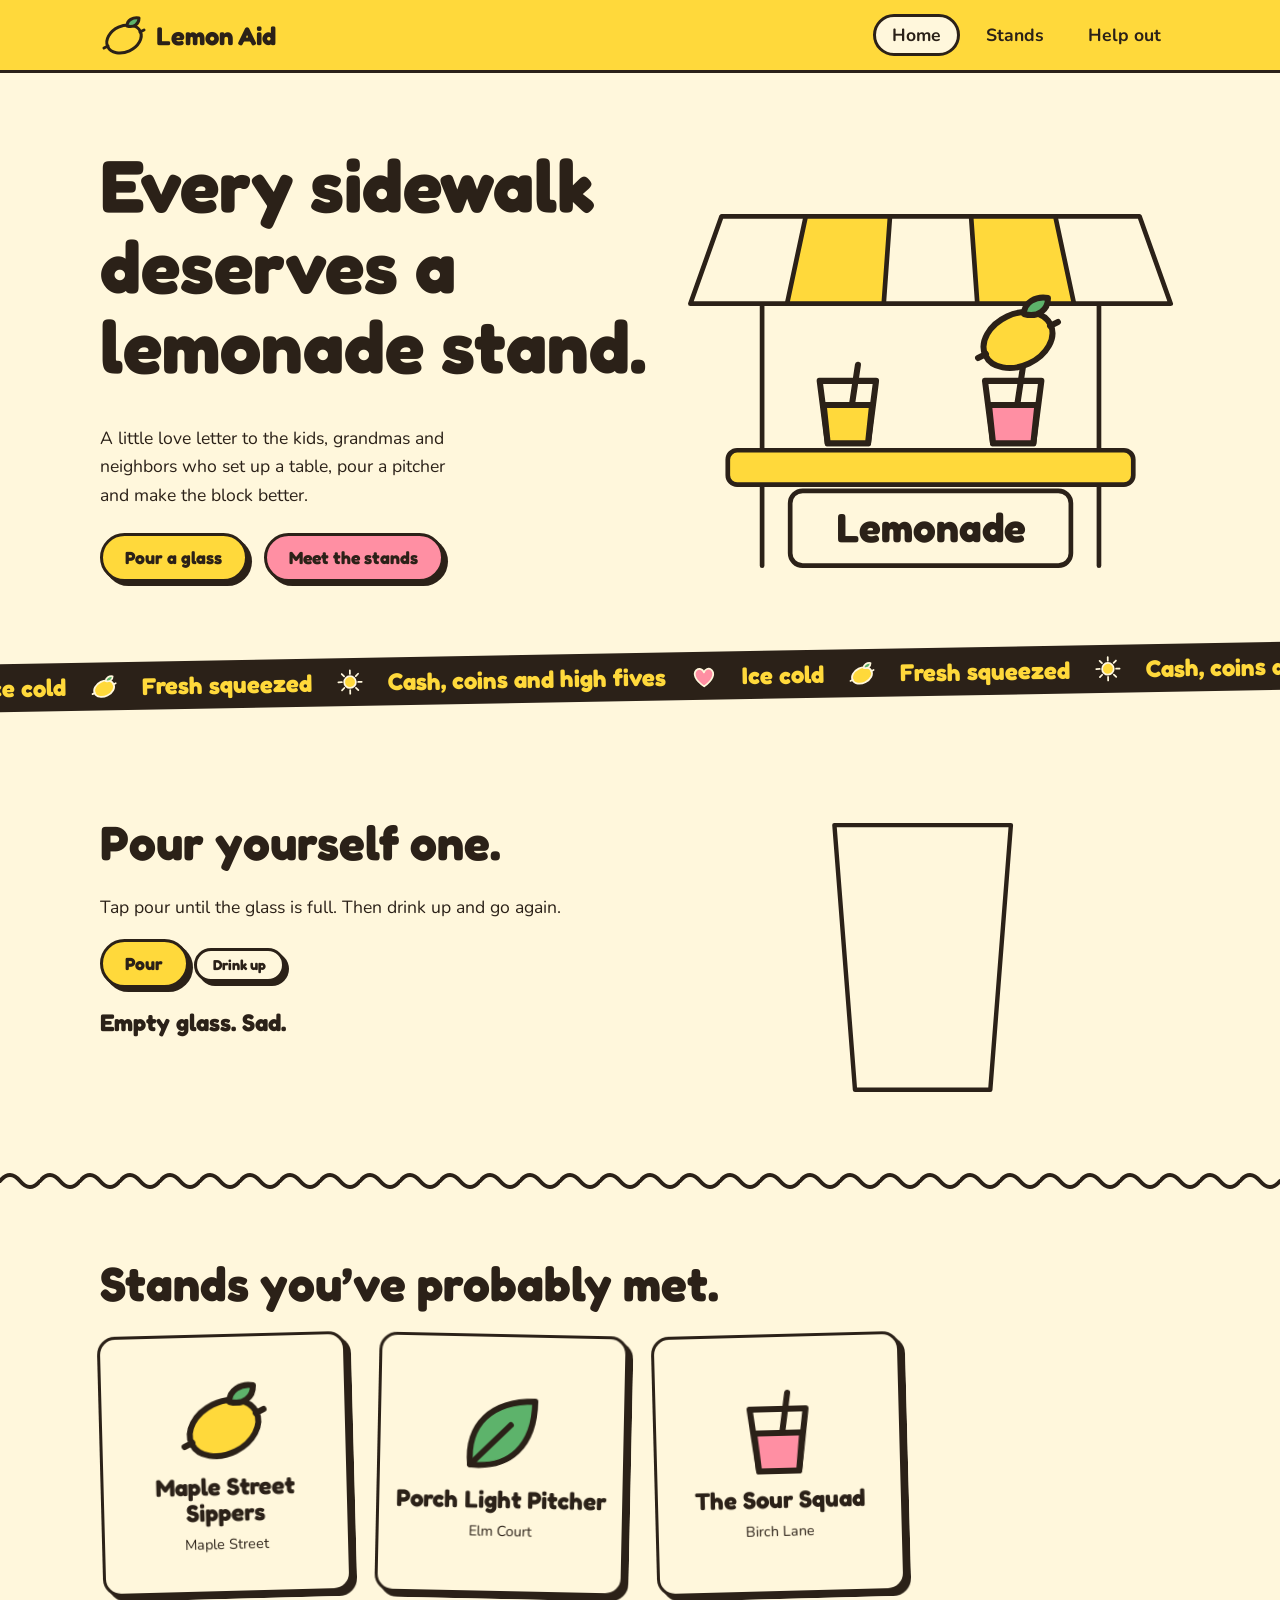
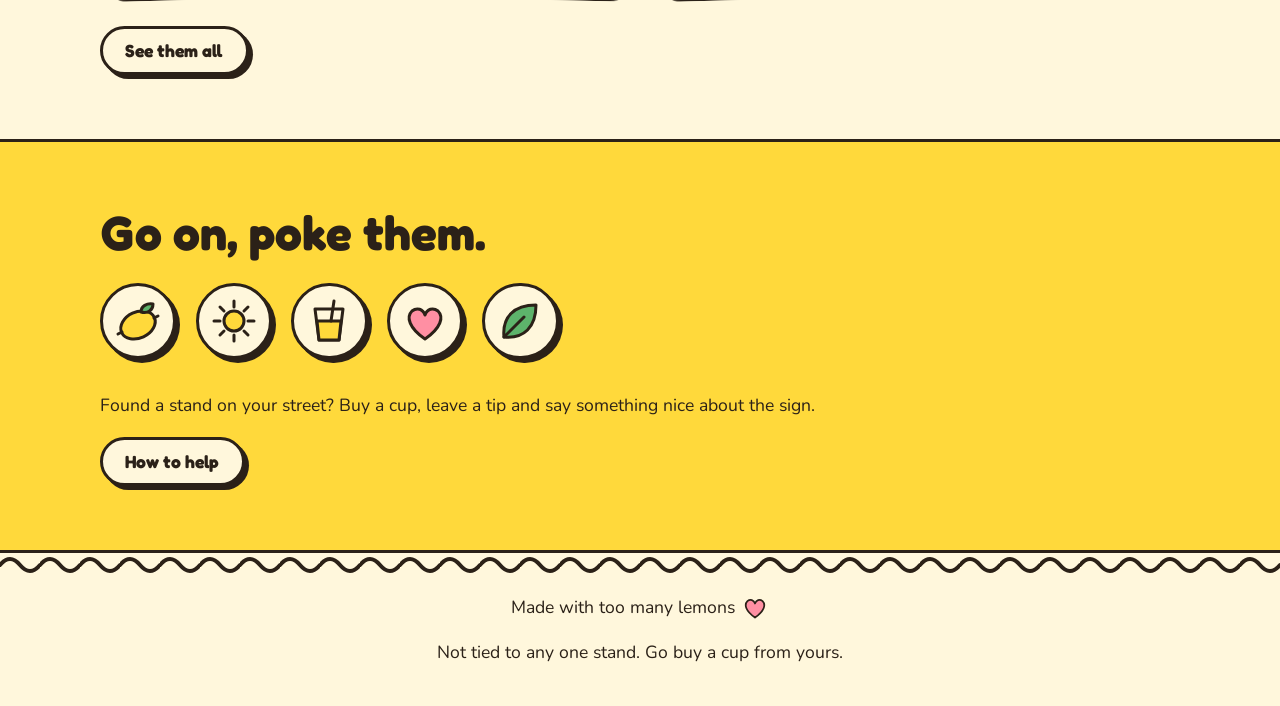
==== index.html @ 80e5ecb8 "Add files via upload" ====
<!doctype html>
<html lang="en"><head><meta charset="utf-8"><meta name="viewport" content="width=device-width, initial-scale=1"><link rel="stylesheet" href="css/style.css"><title>Lemon Aid</title></head><body>
<header class="site-header"><div class="wrap">
  <a class="logo" href="index.html"><svg class="icon icon-md"><use href="#lemon"/></svg>Lemon Aid</a>
  <nav><ul class="nav">
    <li><a href="index.html" aria-current="page">Home</a></li>
    <li><a href="gallery.html">Stands</a></li>
    <li><a href="help.html">Help out</a></li>
  </ul></nav>
</div></header>
<main>
<section class="hero"><div class="wrap">
  <div>
    <h1>Every sidewalk deserves a lemonade stand.</h1>
    <p>A little love letter to the kids, grandmas and neighbors who set up a table, pour a pitcher and make the block better.</p>
    <div class="hero-actions">
      <a class="btn" href="#pour-section">Pour a glass</a>
      <a class="btn btn-pink" href="gallery.html">Meet the stands</a>
    </div>
  </div>
  <div class="hero-art">
    <svg class="stand-art" viewBox="0 0 320 300" role="img" aria-label="A lemonade stand with a striped awning">
      <path d="M52 112v168M268 112v168" fill="none"/>
      <path class="f-cream" d="M26 56h268l20 56H6z"/>
      <path class="f-lemon" d="M80 56h54l-4 56H68zM186 56h54l12 56h-62z"/>
      <rect class="f-lemon" x="30" y="206" width="260" height="22" rx="6"/>
      <rect class="f-cream" x="70" y="232" width="180" height="48" rx="8"/>
      <text x="160" y="265" text-anchor="middle">Lemonade</text>
      <use href="#cup" x="76" y="146" width="62" height="62" style="color:var(--ink);--icon-fill:var(--lemon)"/>
      <use href="#cup" x="182" y="146" width="62" height="62" style="color:var(--ink);--icon-fill:var(--pink)"/>
    </svg>
    <div class="hero-lemon"><svg class="icon" data-squish data-seeds role="button" aria-label="Squish the lemon"><use href="#lemon"/></svg></div>
  </div>
</div></section>

<div class="marquee" aria-hidden="true"><div class="marquee-track">
  <span>Ice cold</span><svg class="icon icon-sm"><use href="#lemon"/></svg><span>Fresh squeezed</span><svg class="icon icon-sm"><use href="#sun"/></svg><span>Cash, coins and high fives</span><svg class="icon icon-sm"><use href="#heart"/></svg>
</div></div>

<section class="section" id="pour-section"><div class="wrap pour-grid">
  <div>
    <h2>Pour yourself one.</h2>
    <p>Tap pour until the glass is full. Then drink up and go again.</p>
    <button class="btn" id="pour">Pour</button>
    <button class="btn btn-outline btn-sm" id="drink">Drink up</button>
    <p class="pour-msg" id="pour-msg" aria-live="polite">Empty glass. Sad.</p>
  </div>
  <svg class="glass" viewBox="0 -20 170 220" role="img" aria-label="A glass filling with lemonade">
    <defs><clipPath id="glass-clip"><path d="M20 10h120l-14 180H34z"/></clipPath></defs>
    <path class="inside" d="M20 10h120l-14 180H34z"/>
    <g clip-path="url(#glass-clip)"><rect class="liquid" x="0" y="10" width="170" height="190"/></g>
    <path class="ln" d="M20 10h120l-14 180H34z"/>
    <use class="slice" href="#lemon" x="96" y="-16" width="64" height="64" style="color:var(--ink)"/>
  </svg>
</div></section>

<svg class="squiggle"><rect width="100%" height="24" fill="url(#wave)"/></svg>

<section class="section"><div class="wrap">
  <h2>Stands you’ve probably met.</h2>
  <div class="grid"><article class="stand-card" tabindex="0" aria-label="Maple Street Sippers, tap to flip"><div class="card-inner"><div class="card-face card-front"><svg class="icon icon-lg" style="--icon-fill:var(--lemon)"><use href="#lemon"/></svg><h3>Maple Street Sippers</h3><p class="town">Maple Street</p></div><div class="card-face card-back"><p>Two siblings, one cooler, zero change. They make the math fun.</p><p class="price">50¢ a cup</p></div></div></article><article class="stand-card" tabindex="0" aria-label="Porch Light Pitcher, tap to flip"><div class="card-inner"><div class="card-face card-front"><svg class="icon icon-lg" style="--icon-fill:var(--leaf)"><use href="#leaf"/></svg><h3>Porch Light Pitcher</h3><p class="town">Elm Court</p></div><div class="card-face card-back"><p>Grandma runs the till. The mint is from the backyard and the gossip is free.</p><p class="price">75¢ a cup</p></div></div></article><article class="stand-card" tabindex="0" aria-label="The Sour Squad, tap to flip"><div class="card-inner"><div class="card-face card-front"><svg class="icon icon-lg" style="--icon-fill:var(--pink)"><use href="#cup"/></svg><h3>The Sour Squad</h3><p class="town">Birch Lane</p></div><div class="card-face card-back"><p>Extra tart, extra loud. Laugh at a joke, get a free refill.</p><p class="price">25¢ a cup</p></div></div></article></div>
  <a class="btn btn-outline" href="gallery.html">See them all</a>
</div></section>

<section class="section section-lemon"><div class="wrap">
  <h2>Go on, poke them.</h2>
  <div class="shelf">
    <button class="btn btn-outline btn-round" data-squish data-seeds aria-label="Lemon"><svg class="icon"><use href="#lemon"/></svg></button>
    <button class="btn btn-outline btn-round" data-squish data-seeds aria-label="Sun"><svg class="icon"><use href="#sun"/></svg></button>
    <button class="btn btn-outline btn-round" data-squish data-seeds aria-label="Glass"><svg class="icon"><use href="#cup"/></svg></button>
    <button class="btn btn-outline btn-round" data-squish data-seeds aria-label="Heart"><svg class="icon"><use href="#heart"/></svg></button>
    <button class="btn btn-outline btn-round" data-squish data-seeds aria-label="Leaf"><svg class="icon"><use href="#leaf"/></svg></button>
  </div>
  <p>Found a stand on your street? Buy a cup, leave a tip and say something nice about the sign.</p>
  <a class="btn btn-outline" href="help.html">How to help</a>
</div></section>
</main>
<footer class="site-footer"><svg class="squiggle"><rect width="100%" height="24" fill="url(#wave)"/></svg><div class="wrap"><p>Made with too many lemons <svg class="icon icon-sm" style="--icon-fill:var(--pink)"><use href="#heart"/></svg></p><p>Not tied to any one stand. Go buy a cup from yours.</p></div></footer>
<script src="js/icons.js"></script><script src="js/main.js"></script>
</body></html>
---- css/style.css ----
@import url('https://fonts.googleapis.com/css2?family=Fredoka:wght@500;700&family=Nunito:wght@400;700&display=swap');

/* Colors and type */
:root {
  --lemon: #ffd93b;
  --lemon-deep: #f2b705;
  --cream: #fff7dc;
  --ink: #2b2118;
  --leaf: #5db36b;
  --pink: #ff8fa3;

  --font-display: 'Fredoka', 'Trebuchet MS', system-ui, sans-serif;
  --font-body: 'Nunito', 'Segoe UI', system-ui, sans-serif;
  --fs-sm: 0.9rem;
  --fs-md: 1.1rem;
  --fs-lg: 1.5rem;
  --fs-xl: clamp(2rem, 5vw, 3rem);
  --fs-2xl: clamp(2.6rem, 7vw, 4.6rem);

  --line: 3px;
  --radius: 18px;
}

/* Base */
*, *::before, *::after { box-sizing: border-box; }
html { scroll-behavior: smooth; }
body { margin: 0; background: var(--cream); color: var(--ink); font: var(--fs-md)/1.6 var(--font-body); overflow-x: hidden; }
h1, h2, h3 { font-family: var(--font-display); line-height: 1.1; margin: 0 0 0.5em; }
h1 { font-size: var(--fs-2xl); }
h2 { font-size: var(--fs-xl); }
h3 { font-size: var(--fs-lg); }
p { margin: 0 0 1em; }
a { color: inherit; }
:focus-visible { outline: var(--line) dashed var(--ink); outline-offset: 4px; }
.wrap { width: min(1080px, 100% - 2.5rem); margin-inline: auto; }
.section { padding: 4rem 0; }
.section-lemon { background: var(--lemon); border-block: var(--line) solid var(--ink); }
.page-head { padding: 3rem 0 1rem; }
.page-head p { max-width: 50ch; }

/* Header and footer */
.site-header { background: var(--lemon); border-bottom: var(--line) solid var(--ink); }
.site-header .wrap { display: flex; flex-wrap: wrap; align-items: center; justify-content: space-between; gap: 0.5rem 1rem; padding: 0.7rem 0; }
.logo { display: flex; align-items: center; gap: 0.5rem; font: 700 1.6rem var(--font-display); text-decoration: none; }
.nav { display: flex; gap: 0.4rem; margin: 0; padding: 0; list-style: none; }
.nav a { display: block; padding: 0.25rem 1rem; border: var(--line) solid transparent; border-radius: 99px; font-weight: 700; text-decoration: none; }
.nav a:hover, .nav a[aria-current] { background: var(--cream); border-color: var(--ink); }
.site-footer { padding-bottom: 2.5rem; text-align: center; }
.site-footer p { display: flex; flex-wrap: wrap; justify-content: center; align-items: center; gap: 0.4rem; margin: 1rem 0 0; }

/* Icons */
.icon { display: inline-block; width: 1.5rem; height: 1.5rem; flex: none; overflow: visible; }
.icon-sm { width: 28px; height: 28px; }
.icon-md { width: 48px; height: 48px; }
.icon-lg { width: 96px; height: 96px; }

/* Squiggles */
.squiggle { display: block; width: 100%; height: 24px; }

/* Buttons */
.btn {
  --btn-bg: var(--lemon);
  --btn-ink: var(--ink);
  display: inline-flex; align-items: center; justify-content: center; gap: 0.5rem;
  padding: 0.7rem 1.4rem;
  font: 700 var(--fs-md) var(--font-display);
  color: var(--btn-ink); background: var(--btn-bg);
  border: var(--line) solid var(--ink); border-radius: 99px;
  box-shadow: 4px 4px 0 var(--ink);
  cursor: pointer; text-decoration: none;
  transition: transform 0.12s, box-shadow 0.12s;
}
.btn:hover { transform: translate(-2px, -2px); box-shadow: 6px 6px 0 var(--ink); }
.btn:active { transform: translate(4px, 4px); box-shadow: 0 0 0 var(--ink); }
.btn:disabled { opacity: 0.5; pointer-events: none; }
.btn-pink { --btn-bg: var(--pink); }
.btn-outline { --btn-bg: var(--cream); }
.btn-round { padding: 0.7rem; border-radius: 50%; }
.btn-sm { padding: 0.35rem 1rem; font-size: var(--fs-sm); }

/* Hero */
.hero { padding: 3.5rem 0 2.5rem; }
.hero .wrap, .pour-grid { display: grid; grid-template-columns: 1.1fr 1fr; gap: 2rem; align-items: center; }
.hero p { max-width: 34ch; }
.hero-actions { display: flex; flex-wrap: wrap; gap: 1rem; margin-top: 1.5rem; }
.hero-art { position: relative; }
.hero-lemon { position: absolute; left: 58%; top: 33%; animation: bounce 1.6s ease-in-out infinite; }
.hero-lemon .icon { width: clamp(60px, 10vw, 96px); height: auto; aspect-ratio: 1; cursor: pointer; }
.stand-art { display: block; width: 100%; height: auto; }
.stand-art * { stroke: var(--ink); stroke-width: var(--line); stroke-linejoin: round; stroke-linecap: round; }
.stand-art text { stroke: none; fill: var(--ink); font: 700 26px var(--font-display); }
.f-lemon { fill: var(--lemon); }
.f-cream { fill: var(--cream); }

/* Marquee */
.marquee { margin: 1rem -1rem; padding: 0.6rem 0; overflow: hidden; background: var(--ink); color: var(--lemon); transform: rotate(-1deg); }
.marquee-track { display: flex; align-items: center; width: max-content; font: 700 var(--fs-lg) var(--font-display); animation: scroll 20s linear infinite; }
.marquee-track > * { margin-right: 1.5rem; }
.marquee .icon { color: var(--cream); }

/* Pour a glass */
.glass { width: min(250px, 70%); justify-self: center; overflow: visible; }
.glass .ln { fill: none; stroke: var(--ink); stroke-width: var(--line); stroke-linejoin: round; }
.glass .inside { fill: var(--cream); }
.liquid { fill: var(--lemon); transform: translateY(calc((1 - var(--level, 0)) * 190px)); transition: transform 0.7s cubic-bezier(0.3, 1.4, 0.5, 1); }
.slice { opacity: 0; transform: translateY(-14px); transition: opacity 0.3s, transform 0.4s; }
.glass.full .slice { opacity: 1; transform: none; }
.pour-msg { min-height: 1.6em; margin-top: 1.2rem; font: 700 var(--fs-lg) var(--font-display); }

/* Stand cards */
.grid, .tips { display: grid; grid-template-columns: repeat(auto-fill, minmax(230px, 1fr)); gap: 1.75rem; margin-bottom: 2rem; }
.stand-card { height: 260px; perspective: 800px; cursor: pointer; }
.stand-card:nth-child(odd) { rotate: -1.5deg; }
.stand-card:nth-child(even) { rotate: 1.2deg; }
.stand-card:hover { animation: wiggle 0.45s; }
.card-inner { position: relative; height: 100%; transform-style: preserve-3d; transition: transform 0.6s; }
.is-flipped .card-inner { transform: rotateY(180deg); }
.card-face {
  position: absolute; inset: 0; display: flex; flex-direction: column; align-items: center; justify-content: center; gap: 0.4rem;
  padding: 1rem; text-align: center; backface-visibility: hidden;
  background: var(--cream); border: var(--line) solid var(--ink); border-radius: var(--radius); box-shadow: 5px 5px 0 var(--ink);
}
.card-face h3, .card-face p { margin: 0; }
.card-back { background: var(--lemon); transform: rotateY(180deg); }
.town { font-size: var(--fs-sm); }
.price { font: 700 var(--fs-lg) var(--font-display); }

/* Help page */
.tip { padding: 1.5rem; background: var(--cream); border: var(--line) solid var(--ink); border-radius: var(--radius); box-shadow: 5px 5px 0 var(--ink); }
.tip:nth-child(odd) { rotate: -1deg; }
.tip:nth-child(even) { rotate: 1deg; }
.counter { text-align: center; }
.count { font: 700 clamp(4rem, 14vw, 8rem)/1 var(--font-display); margin-bottom: 1rem; }

/* Poke shelf */
.shelf { display: flex; flex-wrap: wrap; gap: 1.2rem; margin: 1.5rem 0 2rem; }
.btn-round .icon { width: 48px; height: 48px; }
.btn-round:hover .icon, .logo:hover .icon { animation: wiggle 0.45s; }

/* Motion */
.squish { animation: squish 0.4s; transform-origin: 50% 100%; }
.seed { position: fixed; z-index: 50; pointer-events: none; animation: float 1.1s ease-out forwards; }
@keyframes wiggle { 0%, 100% { transform: rotate(0); } 25% { transform: rotate(-6deg); } 75% { transform: rotate(6deg); } }
@keyframes bounce { 0%, 100% { transform: translateY(0); } 50% { transform: translateY(-24px); } }
@keyframes squish { 0%, 100% { transform: scale(1); } 30% { transform: scale(1.3, 0.7); } 60% { transform: scale(0.85, 1.2); } }
@keyframes float { from { transform: translate(-50%, -50%) scale(0.6); } to { transform: translate(calc(-50% + var(--dx)), -220px) rotate(var(--r)); opacity: 0; } }
@keyframes scroll { to { transform: translateX(-50%); } }
@media (prefers-reduced-motion: reduce) { *, *::before, *::after { animation: none !important; transition: none !important; } }

@media (max-width: 760px) {
  .hero .wrap, .pour-grid { grid-template-columns: 1fr; }
  .hero-art { order: -1; }
}
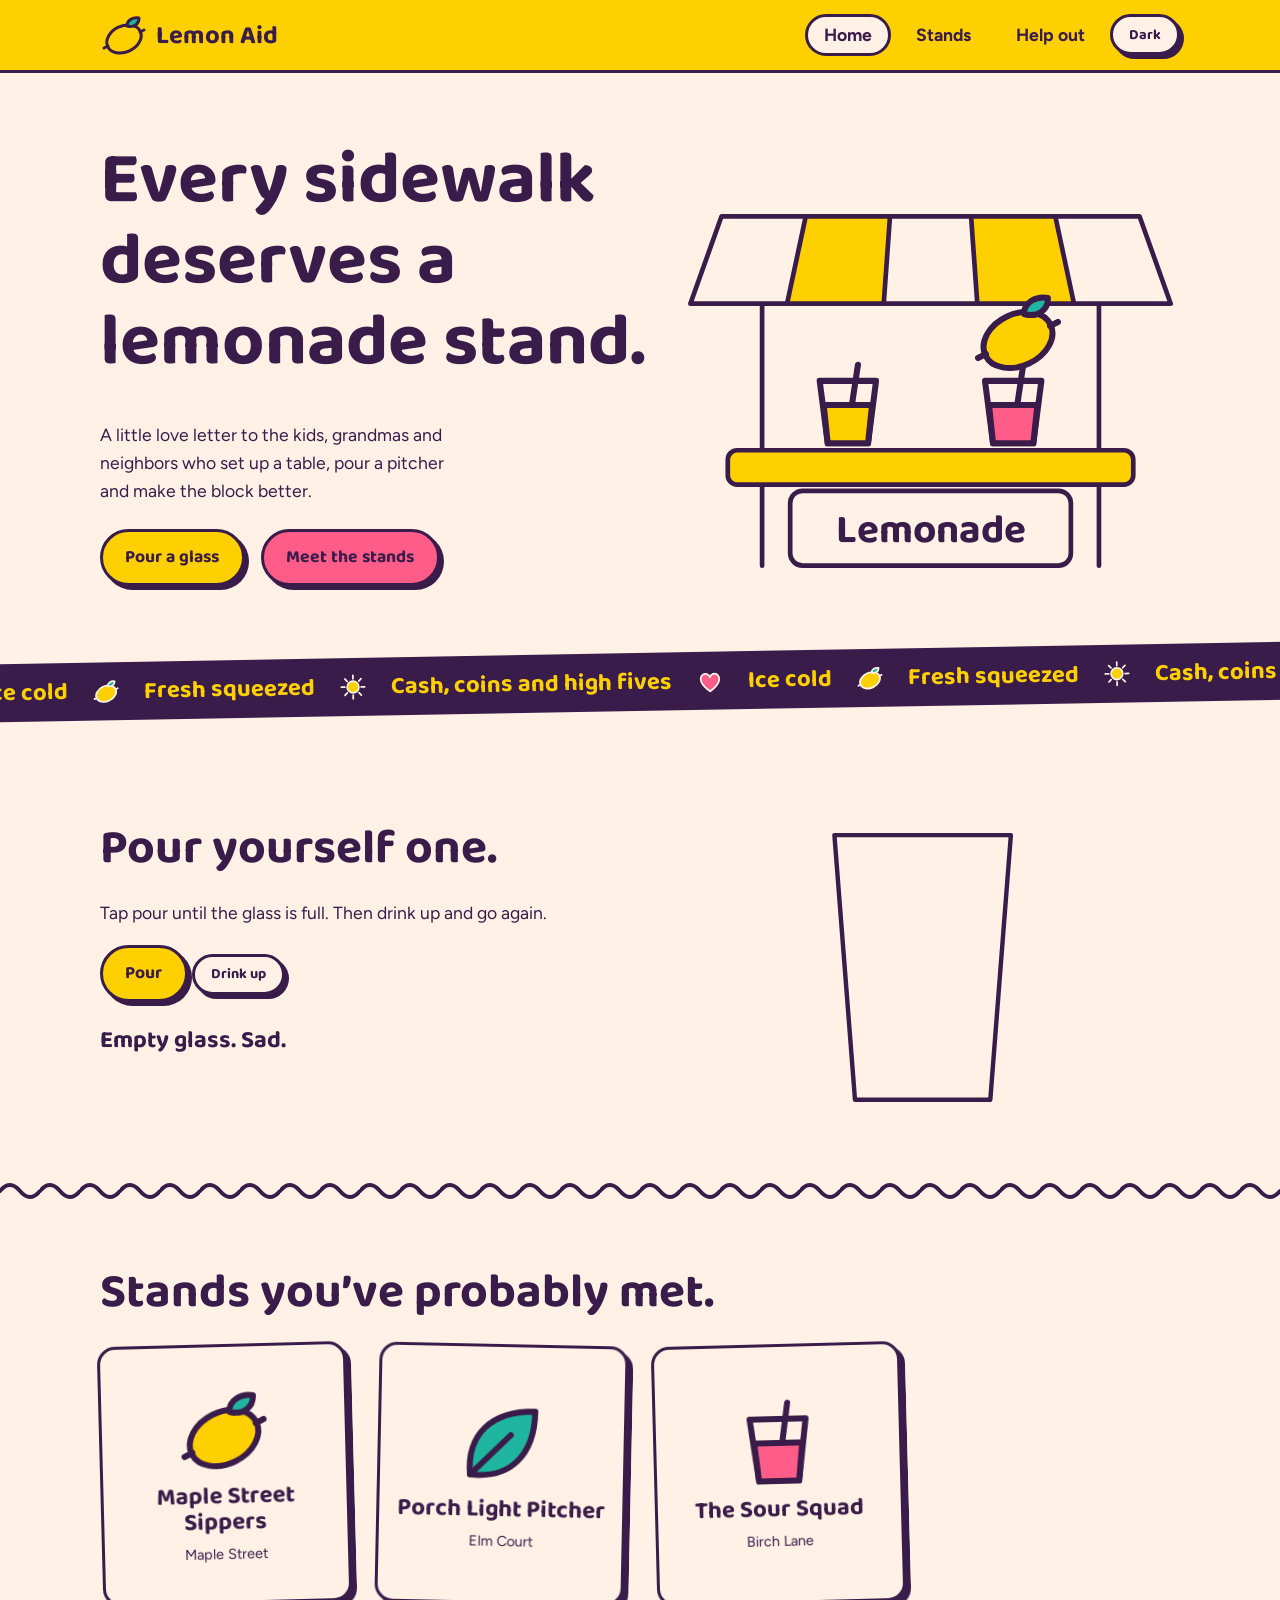
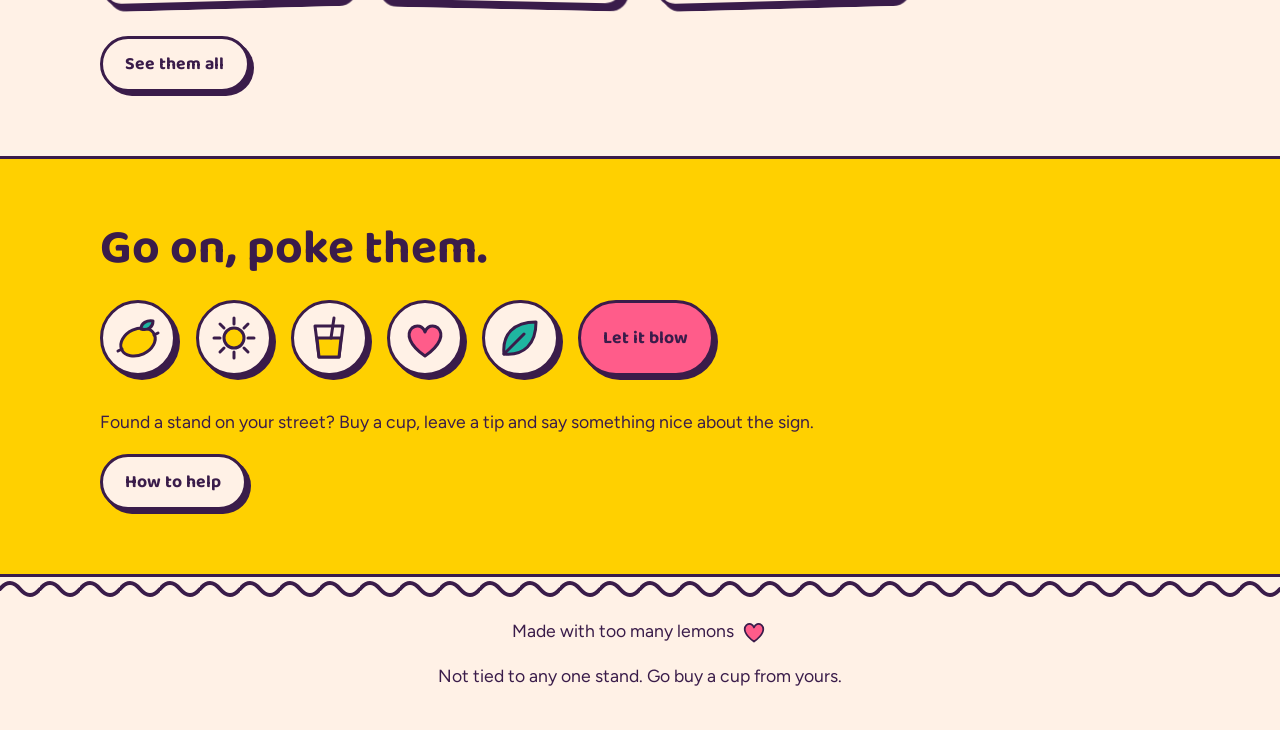
==== commit 30b8a263: "MA EDITS" ====
--- a/index.html
+++ b/index.html
@@ -1,11 +1,12 @@
 <!doctype html>
-<html lang="en"><head><meta charset="utf-8"><meta name="viewport" content="width=device-width, initial-scale=1"><link rel="stylesheet" href="css/style.css"><title>Lemon Aid</title></head><body>
+<html lang="en"><head><meta charset="utf-8"><meta name="viewport" content="width=device-width, initial-scale=1"><link rel="stylesheet" href="css/style.css"><title>Lemon Aid</title><link rel="icon" href="data:image/svg+xml,<svg xmlns='http://www.w3.org/2000/svg' viewBox='0 0 100 100'><text y='.9em' font-size='90'>🍋</text></svg>"></head><body>
 <header class="site-header"><div class="wrap">
   <a class="logo" href="index.html"><svg class="icon icon-md"><use href="#lemon"/></svg>Lemon Aid</a>
   <nav><ul class="nav">
     <li><a href="index.html" aria-current="page">Home</a></li>
     <li><a href="gallery.html">Stands</a></li>
     <li><a href="help.html">Help out</a></li>
+    <li><button class="btn btn-sm btn-outline" id="darkk">Dark</button></li>
   </ul></nav>
 </div></header>
 <main>
@@ -70,6 +71,8 @@
     <button class="btn btn-outline btn-round" data-squish data-seeds aria-label="Glass"><svg class="icon"><use href="#cup"/></svg></button>
     <button class="btn btn-outline btn-round" data-squish data-seeds aria-label="Heart"><svg class="icon"><use href="#heart"/></svg></button>
     <button class="btn btn-outline btn-round" data-squish data-seeds aria-label="Leaf"><svg class="icon"><use href="#leaf"/></svg></button>
+    <!-- letitblow (fizz thing) -->
+    <button class="btn btn-pink" id="letitblow">Let it blow</button>
   </div>
   <p>Found a stand on your street? Buy a cup, leave a tip and say something nice about the sign.</p>
   <a class="btn btn-outline" href="help.html">How to help</a>
--- a/css/style.css
+++ b/css/style.css
@@ -1,16 +1,19 @@
-@import url('https://fonts.googleapis.com/css2?family=Fredoka:wght@500;700&family=Nunito:wght@400;700&display=swap');
+/* fonts slight edit honestly better */
+@import url('https://fonts.googleapis.com/css2?family=Baloo+2:wght@500;700&family=Figtree:wght@400;700&display=swap');
 
 /* Colors and type */
 :root {
-  --lemon: #ffd93b;
-  --lemon-deep: #f2b705;
-  --cream: #fff7dc;
-  --ink: #2b2118;
-  --leaf: #5db36b;
-  --pink: #ff8fa3;
+  /* colors edited once */
+  --lemon: #ffd000;
+  --lemon-deep: #ff9f1c;
+  --cream: #fff1e6;
+  --ink: #3a1c4a;
+  --leaf: #1fb5a0;
+  --pink: #ff5c8a;
 
-  --font-display: 'Fredoka', 'Trebuchet MS', system-ui, sans-serif;
-  --font-body: 'Nunito', 'Segoe UI', system-ui, sans-serif;
+  /* fonts */
+  --font-display: 'Baloo 2', 'Trebuchet MS', system-ui, sans-serif;
+  --font-body: 'Figtree', 'Segoe UI', system-ui, sans-serif;
   --fs-sm: 0.9rem;
   --fs-md: 1.1rem;
   --fs-lg: 1.5rem;
@@ -77,6 +80,8 @@
 .btn-outline { --btn-bg: var(--cream); }
 .btn-round { padding: 0.7rem; border-radius: 50%; }
 .btn-sm { padding: 0.35rem 1rem; font-size: var(--fs-sm); }
+/* new button new stylee */
+.btn-minty { --btn-bg: var(--leaf); }
 
 /* Hero */
 .hero { padding: 3.5rem 0 2.5rem; }
@@ -151,3 +156,15 @@
   .hero .wrap, .pour-grid { grid-template-columns: 1fr; }
   .hero-art { order: -1; }
 }
+
+/* Animations for blowing da lemonss*/
+.seed.gust { animation: gust 2.2s ease-in forwards; }
+@keyframes gust { to { transform: translate(calc(110vw - 50%), calc(var(--dy) - 50%)) rotate(var(--r)); } }
+
+/* dark colors I hope people like em  */
+.lights-out { --cream: #2a1d33; --ink: #fff1e6; }
+.lights-out :is(.site-header, .section-lemon, .card-back) { color: var(--cream); border-color: var(--cream); }
+.lights-out :is(.nav a:hover, .nav a[aria-current]) { color: var(--ink); }
+.lights-out .btn { --btn-ink: var(--cream); }
+.lights-out .btn-outline { --btn-ink: var(--ink); }
+.lights-out .marquee { background: var(--lemon); color: var(--cream); }
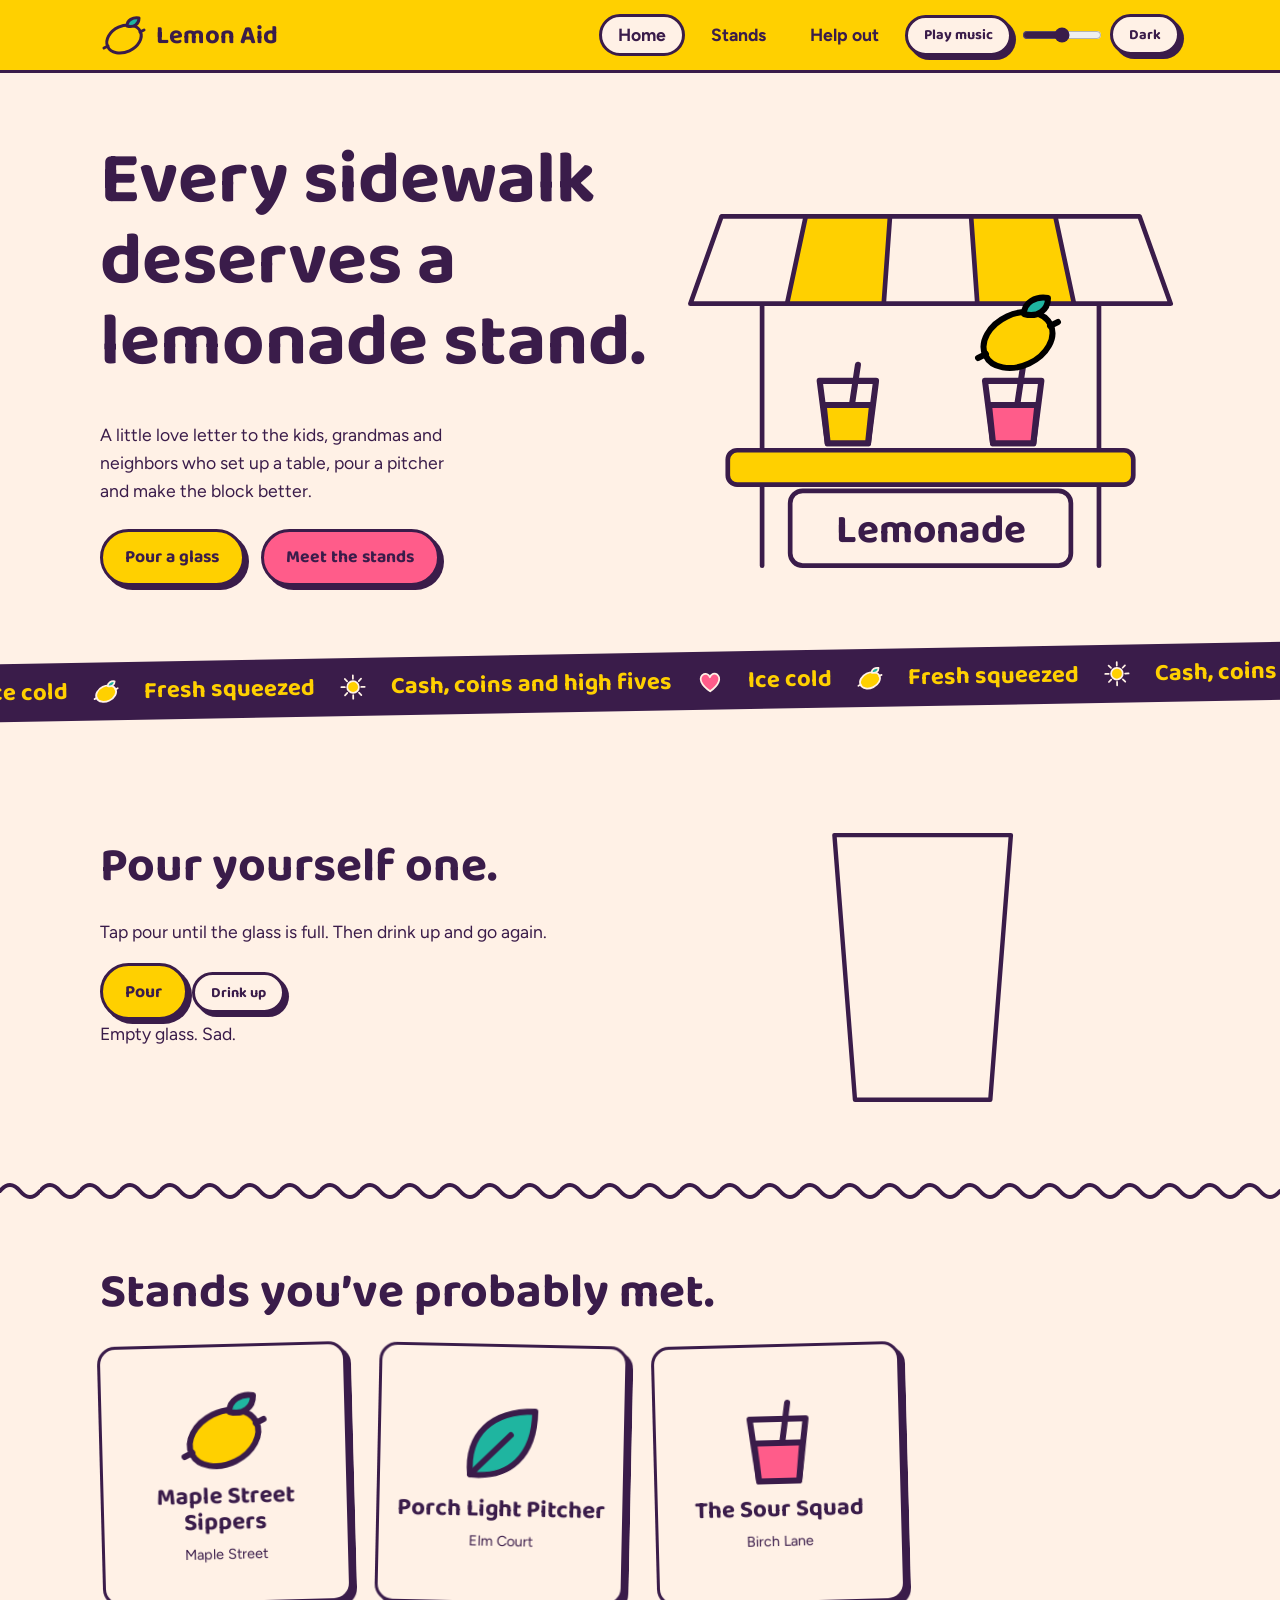
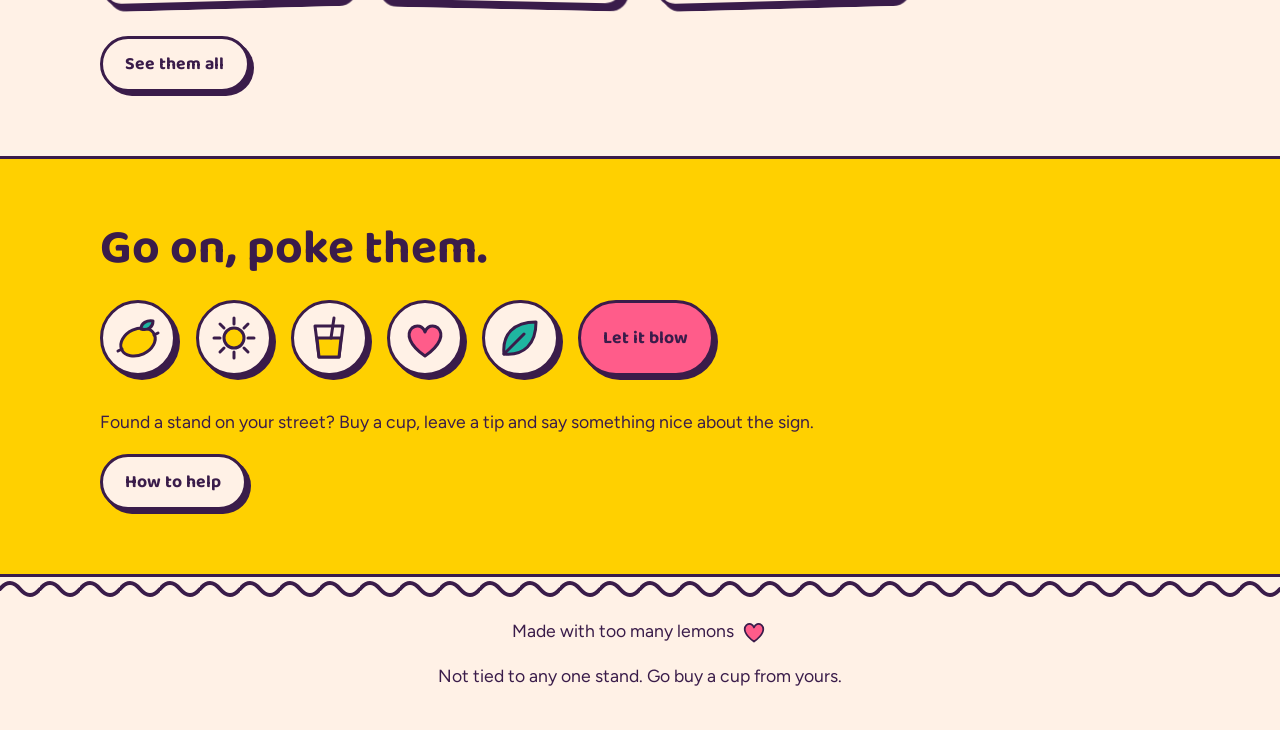
==== commit 75ca4b16: "new edits" ====
--- a/index.html
+++ b/index.html
@@ -1,83 +1,152 @@
 <!doctype html>
-<html lang="en"><head><meta charset="utf-8"><meta name="viewport" content="width=device-width, initial-scale=1"><link rel="stylesheet" href="css/style.css"><title>Lemon Aid</title><link rel="icon" href="data:image/svg+xml,<svg xmlns='http://www.w3.org/2000/svg' viewBox='0 0 100 100'><text y='.9em' font-size='90'>🍋</text></svg>"></head><body>
-<header class="site-header"><div class="wrap">
-  <a class="logo" href="index.html"><svg class="icon icon-md"><use href="#lemon"/></svg>Lemon Aid</a>
-  <nav><ul class="nav">
-    <li><a href="index.html" aria-current="page">Home</a></li>
-    <li><a href="gallery.html">Stands</a></li>
-    <li><a href="help.html">Help out</a></li>
-    <li><button class="btn btn-sm btn-outline" id="darkk">Dark</button></li>
-  </ul></nav>
-</div></header>
-<main>
-<section class="hero"><div class="wrap">
-  <div>
-    <h1>Every sidewalk deserves a lemonade stand.</h1>
-    <p>A little love letter to the kids, grandmas and neighbors who set up a table, pour a pitcher and make the block better.</p>
-    <div class="hero-actions">
-      <a class="btn" href="#pour-section">Pour a glass</a>
-      <a class="btn btn-pink" href="gallery.html">Meet the stands</a>
+<html lang="en">
+<head>
+  <meta charset="utf-8">
+  <meta name="viewport" content="width=device-width, initial-scale=1">
+  <title>Lemon Aid</title>
+  <link rel="stylesheet" href="css/style.css">
+  <link rel="icon" href="data:image/svg+xml,<svg xmlns='http://www.w3.org/2000/svg' viewBox='0 0 100 100'><text y='.9em' font-size='90'>🍋</text></svg>">
+</head>
+<body>
+  <header class="site-header">
+    <div class="wrap">
+      <a class="logo" href="index.html"><svg class="icon icon-md"><use href="#lemon"></use></svg>Lemon Aid</a>
+      <nav aria-label="Main navigation">
+        <ul class="nav">
+          <li><a href="index.html" aria-current="page">Home</a></li>
+          <li><a href="gallery.html">Stands</a></li>
+          <li><a href="help.html">Help out</a></li>
+          <!-- Music button and volume slider -->
+          <li class="music-controls">
+            <button class="btn btn-sm btn-outline" id="music-button" type="button">Play music</button>
+            <input id="volume-slider" type="range" min="0" max="100" value="50" aria-label="Music volume">
+          </li>
+          <li><button class="btn btn-sm btn-outline" id="dark-toggle" type="button">Dark</button></li>
+        </ul>
+      </nav>
     </div>
-  </div>
-  <div class="hero-art">
-    <svg class="stand-art" viewBox="0 0 320 300" role="img" aria-label="A lemonade stand with a striped awning">
-      <path d="M52 112v168M268 112v168" fill="none"/>
-      <path class="f-cream" d="M26 56h268l20 56H6z"/>
-      <path class="f-lemon" d="M80 56h54l-4 56H68zM186 56h54l12 56h-62z"/>
-      <rect class="f-lemon" x="30" y="206" width="260" height="22" rx="6"/>
-      <rect class="f-cream" x="70" y="232" width="180" height="48" rx="8"/>
-      <text x="160" y="265" text-anchor="middle">Lemonade</text>
-      <use href="#cup" x="76" y="146" width="62" height="62" style="color:var(--ink);--icon-fill:var(--lemon)"/>
-      <use href="#cup" x="182" y="146" width="62" height="62" style="color:var(--ink);--icon-fill:var(--pink)"/>
-    </svg>
-    <div class="hero-lemon"><svg class="icon" data-squish data-seeds role="button" aria-label="Squish the lemon"><use href="#lemon"/></svg></div>
-  </div>
-</div></section>
+  </header>
 
-<div class="marquee" aria-hidden="true"><div class="marquee-track">
-  <span>Ice cold</span><svg class="icon icon-sm"><use href="#lemon"/></svg><span>Fresh squeezed</span><svg class="icon icon-sm"><use href="#sun"/></svg><span>Cash, coins and high fives</span><svg class="icon icon-sm"><use href="#heart"/></svg>
-</div></div>
+  <main>
+    <section class="hero">
+      <div class="wrap">
+        <div>
+          <h1>Every sidewalk deserves a lemonade stand.</h1>
+          <p>A little love letter to the kids, grandmas and neighbors who set up a table, pour a pitcher and make the block better.</p>
+          <div class="hero-actions">
+            <a class="btn" href="#pour-section">Pour a glass</a>
+            <a class="btn btn-pink" href="gallery.html">Meet the stands</a>
+          </div>
+        </div>
+        <div class="hero-art">
+          <svg class="stand-art" viewBox="0 0 320 300" role="img" aria-label="A lemonade stand with a striped awning">
+            <path d="M52 112v168M268 112v168" fill="none"></path>
+            <path class="f-cream" d="M26 56h268l20 56H6z"></path>
+            <path class="f-lemon" d="M80 56h54l-4 56H68zM186 56h54l12 56h-62z"></path>
+            <rect class="f-lemon" x="30" y="206" width="260" height="22" rx="6"></rect>
+            <rect class="f-cream" x="70" y="232" width="180" height="48" rx="8"></rect>
+            <text x="160" y="265" text-anchor="middle">Lemonade</text>
+            <use href="#cup" x="76" y="146" width="62" height="62" style="color:var(--ink);--icon-fill:var(--lemon)"></use>
+            <use href="#cup" x="182" y="146" width="62" height="62" style="color:var(--ink);--icon-fill:var(--pink)"></use>
+          </svg>
+          <div class="hero-lemon">
+            <button type="button" data-squish data-seeds aria-label="Squish the lemon"><svg class="icon"><use href="#lemon"></use></svg></button>
+          </div>
+        </div>
+      </div>
+    </section>
 
-<section class="section" id="pour-section"><div class="wrap pour-grid">
-  <div>
-    <h2>Pour yourself one.</h2>
-    <p>Tap pour until the glass is full. Then drink up and go again.</p>
-    <button class="btn" id="pour">Pour</button>
-    <button class="btn btn-outline btn-sm" id="drink">Drink up</button>
-    <p class="pour-msg" id="pour-msg" aria-live="polite">Empty glass. Sad.</p>
-  </div>
-  <svg class="glass" viewBox="0 -20 170 220" role="img" aria-label="A glass filling with lemonade">
-    <defs><clipPath id="glass-clip"><path d="M20 10h120l-14 180H34z"/></clipPath></defs>
-    <path class="inside" d="M20 10h120l-14 180H34z"/>
-    <g clip-path="url(#glass-clip)"><rect class="liquid" x="0" y="10" width="170" height="190"/></g>
-    <path class="ln" d="M20 10h120l-14 180H34z"/>
-    <use class="slice" href="#lemon" x="96" y="-16" width="64" height="64" style="color:var(--ink)"/>
-  </svg>
-</div></section>
+    <div class="marquee" aria-hidden="true">
+      <div class="marquee-track">
+        <span>Ice cold</span><svg class="icon icon-sm"><use href="#lemon"></use></svg>
+        <span>Fresh squeezed</span><svg class="icon icon-sm"><use href="#sun"></use></svg>
+        <span>Cash, coins and high fives</span><svg class="icon icon-sm"><use href="#heart"></use></svg>
+      </div>
+    </div>
 
-<svg class="squiggle"><rect width="100%" height="24" fill="url(#wave)"/></svg>
+    <section class="section" id="pour-section">
+      <div class="wrap pour-grid">
+        <div>
+          <h2>Pour yourself one.</h2>
+          <p>Tap pour until the glass is full. Then drink up and go again.</p>
+          <button class="btn" id="pour-button" type="button">Pour</button>
+          <button class="btn btn-outline btn-sm" id="drink-button" type="button">Drink up</button>
+          <p class="pour-message" id="pour-message" aria-live="polite">Empty glass. Sad.</p>
+        </div>
+        <svg class="glass" viewBox="0 -20 170 220" role="img" aria-label="A glass filling with lemonade">
+          <defs>
+            <clipPath id="glass-clip"><path d="M20 10h120l-14 180H34z"></path></clipPath>
+          </defs>
+          <path class="inside" d="M20 10h120l-14 180H34z"></path>
+          <g clip-path="url(#glass-clip)"><rect class="liquid" x="0" y="10" width="170" height="190"></rect></g>
+          <path class="ln" d="M20 10h120l-14 180H34z"></path>
+          <use class="slice" href="#lemon" x="96" y="-16" width="64" height="64" style="color:var(--ink)"></use>
+        </svg>
+      </div>
+    </section>
 
-<section class="section"><div class="wrap">
-  <h2>Stands you’ve probably met.</h2>
-  <div class="grid"><article class="stand-card" tabindex="0" aria-label="Maple Street Sippers, tap to flip"><div class="card-inner"><div class="card-face card-front"><svg class="icon icon-lg" style="--icon-fill:var(--lemon)"><use href="#lemon"/></svg><h3>Maple Street Sippers</h3><p class="town">Maple Street</p></div><div class="card-face card-back"><p>Two siblings, one cooler, zero change. They make the math fun.</p><p class="price">50¢ a cup</p></div></div></article><article class="stand-card" tabindex="0" aria-label="Porch Light Pitcher, tap to flip"><div class="card-inner"><div class="card-face card-front"><svg class="icon icon-lg" style="--icon-fill:var(--leaf)"><use href="#leaf"/></svg><h3>Porch Light Pitcher</h3><p class="town">Elm Court</p></div><div class="card-face card-back"><p>Grandma runs the till. The mint is from the backyard and the gossip is free.</p><p class="price">75¢ a cup</p></div></div></article><article class="stand-card" tabindex="0" aria-label="The Sour Squad, tap to flip"><div class="card-inner"><div class="card-face card-front"><svg class="icon icon-lg" style="--icon-fill:var(--pink)"><use href="#cup"/></svg><h3>The Sour Squad</h3><p class="town">Birch Lane</p></div><div class="card-face card-back"><p>Extra tart, extra loud. Laugh at a joke, get a free refill.</p><p class="price">25¢ a cup</p></div></div></article></div>
-  <a class="btn btn-outline" href="gallery.html">See them all</a>
-</div></section>
+    <svg class="squiggle"><rect width="100%" height="24" fill="url(#wave)"></rect></svg>
 
-<section class="section section-lemon"><div class="wrap">
-  <h2>Go on, poke them.</h2>
-  <div class="shelf">
-    <button class="btn btn-outline btn-round" data-squish data-seeds aria-label="Lemon"><svg class="icon"><use href="#lemon"/></svg></button>
-    <button class="btn btn-outline btn-round" data-squish data-seeds aria-label="Sun"><svg class="icon"><use href="#sun"/></svg></button>
-    <button class="btn btn-outline btn-round" data-squish data-seeds aria-label="Glass"><svg class="icon"><use href="#cup"/></svg></button>
-    <button class="btn btn-outline btn-round" data-squish data-seeds aria-label="Heart"><svg class="icon"><use href="#heart"/></svg></button>
-    <button class="btn btn-outline btn-round" data-squish data-seeds aria-label="Leaf"><svg class="icon"><use href="#leaf"/></svg></button>
-    <!-- letitblow (fizz thing) -->
-    <button class="btn btn-pink" id="letitblow">Let it blow</button>
-  </div>
-  <p>Found a stand on your street? Buy a cup, leave a tip and say something nice about the sign.</p>
-  <a class="btn btn-outline" href="help.html">How to help</a>
-</div></section>
-</main>
-<footer class="site-footer"><svg class="squiggle"><rect width="100%" height="24" fill="url(#wave)"/></svg><div class="wrap"><p>Made with too many lemons <svg class="icon icon-sm" style="--icon-fill:var(--pink)"><use href="#heart"/></svg></p><p>Not tied to any one stand. Go buy a cup from yours.</p></div></footer>
-<script src="js/icons.js"></script><script src="js/main.js"></script>
-</body></html>
+    <section class="section">
+      <div class="wrap">
+        <h2>Stands you’ve probably met.</h2>
+        <div class="grid">
+          <article class="stand-card" role="button" tabindex="0" aria-pressed="false" aria-label="Maple Street Sippers, tap to flip">
+            <div class="card-inner">
+              <div class="card-face card-front"><svg class="icon icon-lg" style="--icon-fill:var(--lemon)"><use href="#lemon"></use></svg><h3>Maple Street Sippers</h3><p class="town">Maple Street</p></div>
+              <div class="card-face card-back"><p>Two siblings, one cooler, zero change. They make the math fun.</p><p class="price">50¢ a cup</p></div>
+            </div>
+          </article>
+          <article class="stand-card" role="button" tabindex="0" aria-pressed="false" aria-label="Porch Light Pitcher, tap to flip">
+            <div class="card-inner">
+              <div class="card-face card-front"><svg class="icon icon-lg" style="--icon-fill:var(--leaf)"><use href="#leaf"></use></svg><h3>Porch Light Pitcher</h3><p class="town">Elm Court</p></div>
+              <div class="card-face card-back"><p>Grandma runs the till. The mint is from the backyard and the gossip is free.</p><p class="price">75¢ a cup</p></div>
+            </div>
+          </article>
+          <article class="stand-card" role="button" tabindex="0" aria-pressed="false" aria-label="The Sour Squad, tap to flip">
+            <div class="card-inner">
+              <div class="card-face card-front"><svg class="icon icon-lg" style="--icon-fill:var(--pink)"><use href="#cup"></use></svg><h3>The Sour Squad</h3><p class="town">Birch Lane</p></div>
+              <div class="card-face card-back"><p>Extra tart, extra loud. Laugh at a joke, get a free refill.</p><p class="price">25¢ a cup</p></div>
+            </div>
+          </article>
+        </div>
+        <a class="btn btn-outline" href="gallery.html">See them all</a>
+      </div>
+    </section>
+
+    <section class="section section-lemon">
+      <div class="wrap">
+        <h2>Go on, poke them.</h2>
+        <div class="shelf">
+          <button class="btn btn-outline btn-round" data-squish data-seeds aria-label="Lemon" type="button"><svg class="icon"><use href="#lemon"></use></svg></button>
+          <button class="btn btn-outline btn-round" data-squish data-seeds aria-label="Sun" type="button"><svg class="icon"><use href="#sun"></use></svg></button>
+          <button class="btn btn-outline btn-round" data-squish data-seeds aria-label="Glass" type="button"><svg class="icon"><use href="#cup"></use></svg></button>
+          <button class="btn btn-outline btn-round" data-squish data-seeds aria-label="Heart" type="button"><svg class="icon"><use href="#heart"></use></svg></button>
+          <button class="btn btn-outline btn-round" data-squish data-seeds aria-label="Leaf" type="button"><svg class="icon"><use href="#leaf"></use></svg></button>
+          <button class="btn btn-pink" id="let-it-blow" type="button">Let it blow</button>
+        </div>
+        <p>Found a stand on your street? Buy a cup, leave a tip and say something nice about the sign.</p>
+        <a class="btn btn-outline" href="help.html">How to help</a>
+      </div>
+    </section>
+  </main>
+
+  <footer class="site-footer">
+    <svg class="squiggle"><rect width="100%" height="24" fill="url(#wave)"></rect></svg>
+    <div class="wrap">
+      <p>Made with too many lemons <svg class="icon icon-sm" style="--icon-fill:var(--pink)"><use href="#heart"></use></svg></p>
+      <p>Not tied to any one stand. Go buy a cup from yours.</p>
+    </div>
+  </footer>
+
+  <!-- Scroll-to-top button -->
+  <button class="btn btn-round scroll-top-button" id="scroll-to-top" type="button" aria-label="Scroll to top" title="Back to top">
+    <svg class="scroll-top-icon" viewBox="0 0 24 24"><path d="M12 19V5M5 12l7-7 7 7"></path></svg>
+  </button>
+
+  <!-- Background music file -->
+  <audio id="background-music" src="audio/background_music.mp3" loop preload="none"></audio>
+  <script src="js/icons.js"></script>
+  <script src="js/main.js"></script>
+</body>
+</html>
--- a/css/style.css
+++ b/css/style.css
@@ -1,17 +1,11 @@
-/* fonts slight edit honestly better */
 @import url('https://fonts.googleapis.com/css2?family=Baloo+2:wght@500;700&family=Figtree:wght@400;700&display=swap');
 
-/* Colors and type */
 :root {
-  /* colors edited once */
   --lemon: #ffd000;
-  --lemon-deep: #ff9f1c;
   --cream: #fff1e6;
   --ink: #3a1c4a;
   --leaf: #1fb5a0;
   --pink: #ff5c8a;
-
-  /* fonts */
   --font-display: 'Baloo 2', 'Trebuchet MS', system-ui, sans-serif;
   --font-body: 'Figtree', 'Segoe UI', system-ui, sans-serif;
   --fs-sm: 0.9rem;
@@ -19,16 +13,14 @@
   --fs-lg: 1.5rem;
   --fs-xl: clamp(2rem, 5vw, 3rem);
   --fs-2xl: clamp(2.6rem, 7vw, 4.6rem);
-
   --line: 3px;
   --radius: 18px;
 }
 
-/* Base */
 *, *::before, *::after { box-sizing: border-box; }
 html { scroll-behavior: smooth; }
-body { margin: 0; background: var(--cream); color: var(--ink); font: var(--fs-md)/1.6 var(--font-body); overflow-x: hidden; }
-h1, h2, h3 { font-family: var(--font-display); line-height: 1.1; margin: 0 0 0.5em; }
+body { margin: 0; overflow-x: hidden; background: var(--cream); color: var(--ink); font: var(--fs-md)/1.6 var(--font-body); }
+h1, h2, h3 { margin: 0 0 0.5em; font-family: var(--font-display); line-height: 1.1; }
 h1 { font-size: var(--fs-2xl); }
 h2 { font-size: var(--fs-xl); }
 h3 { font-size: var(--fs-lg); }
@@ -37,73 +29,75 @@
 :focus-visible { outline: var(--line) dashed var(--ink); outline-offset: 4px; }
 .wrap { width: min(1080px, 100% - 2.5rem); margin-inline: auto; }
 .section { padding: 4rem 0; }
-.section-lemon { background: var(--lemon); border-block: var(--line) solid var(--ink); }
+.section-lemon { border-block: var(--line) solid var(--ink); background: var(--lemon); }
 .page-head { padding: 3rem 0 1rem; }
 .page-head p { max-width: 50ch; }
 
-/* Header and footer */
-.site-header { background: var(--lemon); border-bottom: var(--line) solid var(--ink); }
+.site-header { border-bottom: var(--line) solid var(--ink); background: var(--lemon); }
 .site-header .wrap { display: flex; flex-wrap: wrap; align-items: center; justify-content: space-between; gap: 0.5rem 1rem; padding: 0.7rem 0; }
 .logo { display: flex; align-items: center; gap: 0.5rem; font: 700 1.6rem var(--font-display); text-decoration: none; }
-.nav { display: flex; gap: 0.4rem; margin: 0; padding: 0; list-style: none; }
+.nav { display: flex; flex-wrap: wrap; gap: 0.4rem; margin: 0; padding: 0; list-style: none; }
 .nav a { display: block; padding: 0.25rem 1rem; border: var(--line) solid transparent; border-radius: 99px; font-weight: 700; text-decoration: none; }
-.nav a:hover, .nav a[aria-current] { background: var(--cream); border-color: var(--ink); }
+.nav a:hover, .nav a[aria-current] { border-color: var(--ink); background: var(--cream); }
+
+/* Music controls */
+.music-controls { display: flex; align-items: center; gap: 0.5rem; }
+#volume-slider { width: 80px; accent-color: var(--ink); cursor: pointer; }
 .site-footer { padding-bottom: 2.5rem; text-align: center; }
 .site-footer p { display: flex; flex-wrap: wrap; justify-content: center; align-items: center; gap: 0.4rem; margin: 1rem 0 0; }
 
-/* Icons */
 .icon { display: inline-block; width: 1.5rem; height: 1.5rem; flex: none; overflow: visible; }
 .icon-sm { width: 28px; height: 28px; }
 .icon-md { width: 48px; height: 48px; }
 .icon-lg { width: 96px; height: 96px; }
-
-/* Squiggles */
 .squiggle { display: block; width: 100%; height: 24px; }
 
-/* Buttons */
 .btn {
   --btn-bg: var(--lemon);
   --btn-ink: var(--ink);
-  display: inline-flex; align-items: center; justify-content: center; gap: 0.5rem;
+  display: inline-flex;
+  align-items: center;
+  justify-content: center;
+  gap: 0.5rem;
   padding: 0.7rem 1.4rem;
+  border: var(--line) solid var(--ink);
+  border-radius: 99px;
+  background: var(--btn-bg);
+  box-shadow: 4px 4px 0 var(--ink);
+  color: var(--btn-ink);
   font: 700 var(--fs-md) var(--font-display);
-  color: var(--btn-ink); background: var(--btn-bg);
-  border: var(--line) solid var(--ink); border-radius: 99px;
-  box-shadow: 4px 4px 0 var(--ink);
-  cursor: pointer; text-decoration: none;
+  text-decoration: none;
+  cursor: pointer;
   transition: transform 0.12s, box-shadow 0.12s;
 }
 .btn:hover { transform: translate(-2px, -2px); box-shadow: 6px 6px 0 var(--ink); }
 .btn:active { transform: translate(4px, 4px); box-shadow: 0 0 0 var(--ink); }
 .btn:disabled { opacity: 0.5; pointer-events: none; }
 .btn-pink { --btn-bg: var(--pink); }
+.btn-minty { --btn-bg: var(--leaf); }
 .btn-outline { --btn-bg: var(--cream); }
 .btn-round { padding: 0.7rem; border-radius: 50%; }
 .btn-sm { padding: 0.35rem 1rem; font-size: var(--fs-sm); }
-/* new button new stylee */
-.btn-minty { --btn-bg: var(--leaf); }
 
-/* Hero */
 .hero { padding: 3.5rem 0 2.5rem; }
-.hero .wrap, .pour-grid { display: grid; grid-template-columns: 1.1fr 1fr; gap: 2rem; align-items: center; }
+.hero .wrap, .pour-grid { display: grid; grid-template-columns: 1.1fr 1fr; align-items: center; gap: 2rem; }
 .hero p { max-width: 34ch; }
 .hero-actions { display: flex; flex-wrap: wrap; gap: 1rem; margin-top: 1.5rem; }
 .hero-art { position: relative; }
-.hero-lemon { position: absolute; left: 58%; top: 33%; animation: bounce 1.6s ease-in-out infinite; }
-.hero-lemon .icon { width: clamp(60px, 10vw, 96px); height: auto; aspect-ratio: 1; cursor: pointer; }
+.hero-lemon { position: absolute; top: 33%; left: 58%; animation: bounce 1.6s ease-in-out infinite; }
+.hero-lemon button { padding: 0; border: 0; background: transparent; cursor: pointer; }
+.hero-lemon .icon { width: clamp(60px, 10vw, 96px); height: auto; aspect-ratio: 1; }
 .stand-art { display: block; width: 100%; height: auto; }
 .stand-art * { stroke: var(--ink); stroke-width: var(--line); stroke-linejoin: round; stroke-linecap: round; }
-.stand-art text { stroke: none; fill: var(--ink); font: 700 26px var(--font-display); }
+.stand-art text { fill: var(--ink); stroke: none; font: 700 26px var(--font-display); }
 .f-lemon { fill: var(--lemon); }
 .f-cream { fill: var(--cream); }
 
-/* Marquee */
-.marquee { margin: 1rem -1rem; padding: 0.6rem 0; overflow: hidden; background: var(--ink); color: var(--lemon); transform: rotate(-1deg); }
-.marquee-track { display: flex; align-items: center; width: max-content; font: 700 var(--fs-lg) var(--font-display); animation: scroll 20s linear infinite; }
+.marquee { margin: 1rem -1rem; padding: 0.6rem 0; overflow: hidden; transform: rotate(-1deg); background: var(--ink); color: var(--lemon); }
+.marquee-track { display: flex; align-items: center; width: max-content; animation: scroll 20s linear infinite; font: 700 var(--fs-lg) var(--font-display); }
 .marquee-track > * { margin-right: 1.5rem; }
 .marquee .icon { color: var(--cream); }
 
-/* Pour a glass */
 .glass { width: min(250px, 70%); justify-self: center; overflow: visible; }
 .glass .ln { fill: none; stroke: var(--ink); stroke-width: var(--line); stroke-linejoin: round; }
 .glass .inside { fill: var(--cream); }
@@ -112,7 +106,6 @@
 .glass.full .slice { opacity: 1; transform: none; }
 .pour-msg { min-height: 1.6em; margin-top: 1.2rem; font: 700 var(--fs-lg) var(--font-display); }
 
-/* Stand cards */
 .grid, .tips { display: grid; grid-template-columns: repeat(auto-fill, minmax(230px, 1fr)); gap: 1.75rem; margin-bottom: 2rem; }
 .stand-card { height: 260px; perspective: 800px; cursor: pointer; }
 .stand-card:nth-child(odd) { rotate: -1.5deg; }
@@ -121,50 +114,84 @@
 .card-inner { position: relative; height: 100%; transform-style: preserve-3d; transition: transform 0.6s; }
 .is-flipped .card-inner { transform: rotateY(180deg); }
 .card-face {
-  position: absolute; inset: 0; display: flex; flex-direction: column; align-items: center; justify-content: center; gap: 0.4rem;
-  padding: 1rem; text-align: center; backface-visibility: hidden;
-  background: var(--cream); border: var(--line) solid var(--ink); border-radius: var(--radius); box-shadow: 5px 5px 0 var(--ink);
+  position: absolute;
+  inset: 0;
+  display: flex;
+  flex-direction: column;
+  align-items: center;
+  justify-content: center;
+  gap: 0.4rem;
+  padding: 1rem;
+  border: var(--line) solid var(--ink);
+  border-radius: var(--radius);
+  background: var(--cream);
+  box-shadow: 5px 5px 0 var(--ink);
+  text-align: center;
+  backface-visibility: hidden;
 }
 .card-face h3, .card-face p { margin: 0; }
-.card-back { background: var(--lemon); transform: rotateY(180deg); }
+.card-back { transform: rotateY(180deg); background: var(--lemon); }
 .town { font-size: var(--fs-sm); }
 .price { font: 700 var(--fs-lg) var(--font-display); }
 
-/* Help page */
-.tip { padding: 1.5rem; background: var(--cream); border: var(--line) solid var(--ink); border-radius: var(--radius); box-shadow: 5px 5px 0 var(--ink); }
+.tip { padding: 1.5rem; border: var(--line) solid var(--ink); border-radius: var(--radius); background: var(--cream); box-shadow: 5px 5px 0 var(--ink); }
 .tip:nth-child(odd) { rotate: -1deg; }
 .tip:nth-child(even) { rotate: 1deg; }
 .counter { text-align: center; }
-.count { font: 700 clamp(4rem, 14vw, 8rem)/1 var(--font-display); margin-bottom: 1rem; }
-
-/* Poke shelf */
+.count { margin-bottom: 1rem; font: 700 clamp(4rem, 14vw, 8rem)/1 var(--font-display); }
 .shelf { display: flex; flex-wrap: wrap; gap: 1.2rem; margin: 1.5rem 0 2rem; }
 .btn-round .icon { width: 48px; height: 48px; }
 .btn-round:hover .icon, .logo:hover .icon { animation: wiggle 0.45s; }
 
-/* Motion */
-.squish { animation: squish 0.4s; transform-origin: 50% 100%; }
+.squish { transform-origin: 50% 100%; animation: squish 0.4s; }
 .seed { position: fixed; z-index: 50; pointer-events: none; animation: float 1.1s ease-out forwards; }
+
+/* Lemon cursor */
+body { cursor: url("../cursor/normal.png") 64 64, auto; }
+a, button, input, select, textarea, [role="button"] { cursor: url("../cursor/normal.png") 64 64, pointer; }
+body.mouse-clicking, body.mouse-clicking * { cursor: url("../cursor/click.png") 64 64, auto; }
 @keyframes wiggle { 0%, 100% { transform: rotate(0); } 25% { transform: rotate(-6deg); } 75% { transform: rotate(6deg); } }
 @keyframes bounce { 0%, 100% { transform: translateY(0); } 50% { transform: translateY(-24px); } }
 @keyframes squish { 0%, 100% { transform: scale(1); } 30% { transform: scale(1.3, 0.7); } 60% { transform: scale(0.85, 1.2); } }
 @keyframes float { from { transform: translate(-50%, -50%) scale(0.6); } to { transform: translate(calc(-50% + var(--dx)), -220px) rotate(var(--r)); opacity: 0; } }
 @keyframes scroll { to { transform: translateX(-50%); } }
-@media (prefers-reduced-motion: reduce) { *, *::before, *::after { animation: none !important; transition: none !important; } }
+@keyframes gust { to { transform: translate(calc(110vw - 50%), calc(var(--dy) - 50%)) rotate(var(--r)); } }
+.seed.gust { animation: gust 2.2s ease-in forwards; }
+
+.lights-out { --cream: #2a1d33; --ink: #fff1e6; }
+.lights-out :is(.site-header, .section-lemon, .card-back) { border-color: var(--cream); color: var(--cream); }
+.lights-out :is(.nav a:hover, .nav a[aria-current]) { color: var(--ink); }
+.lights-out .btn { --btn-ink: var(--cream); }
+.lights-out .btn-outline { --btn-ink: var(--ink); }
+.lights-out .marquee { background: var(--lemon); color: var(--cream); }
+
+/* Scroll-to-top button */
+.scroll-top-button {
+  position: fixed;
+  right: 25px;
+  bottom: 25px;
+  z-index: 100;
+  display: flex;
+  width: 48px;
+  height: 48px;
+  align-items: center;
+  justify-content: center;
+  padding: 10px;
+  transform: translateY(15px);
+  opacity: 0;
+  visibility: hidden;
+  pointer-events: none;
+  transition: opacity 0.3s, transform 0.3s, visibility 0.3s;
+}
+.scroll-top-button.is-visible { transform: translateY(0); opacity: 1; visibility: visible; pointer-events: auto; }
+.scroll-top-icon { width: 24px; height: 24px; fill: none; stroke: var(--ink); stroke-width: 2.5; stroke-linecap: round; stroke-linejoin: round; }
 
 @media (max-width: 760px) {
   .hero .wrap, .pour-grid { grid-template-columns: 1fr; }
   .hero-art { order: -1; }
+  .scroll-top-button { right: 16px; bottom: 16px; }
 }
 
-/* Animations for blowing da lemonss*/
-.seed.gust { animation: gust 2.2s ease-in forwards; }
-@keyframes gust { to { transform: translate(calc(110vw - 50%), calc(var(--dy) - 50%)) rotate(var(--r)); } }
-
-/* dark colors I hope people like em  */
-.lights-out { --cream: #2a1d33; --ink: #fff1e6; }
-.lights-out :is(.site-header, .section-lemon, .card-back) { color: var(--cream); border-color: var(--cream); }
-.lights-out :is(.nav a:hover, .nav a[aria-current]) { color: var(--ink); }
-.lights-out .btn { --btn-ink: var(--cream); }
-.lights-out .btn-outline { --btn-ink: var(--ink); }
-.lights-out .marquee { background: var(--lemon); color: var(--cream); }
+@media (prefers-reduced-motion: reduce) {
+  *, *::before, *::after { animation: none !important; transition: none !important; scroll-behavior: auto !important; }
+}
